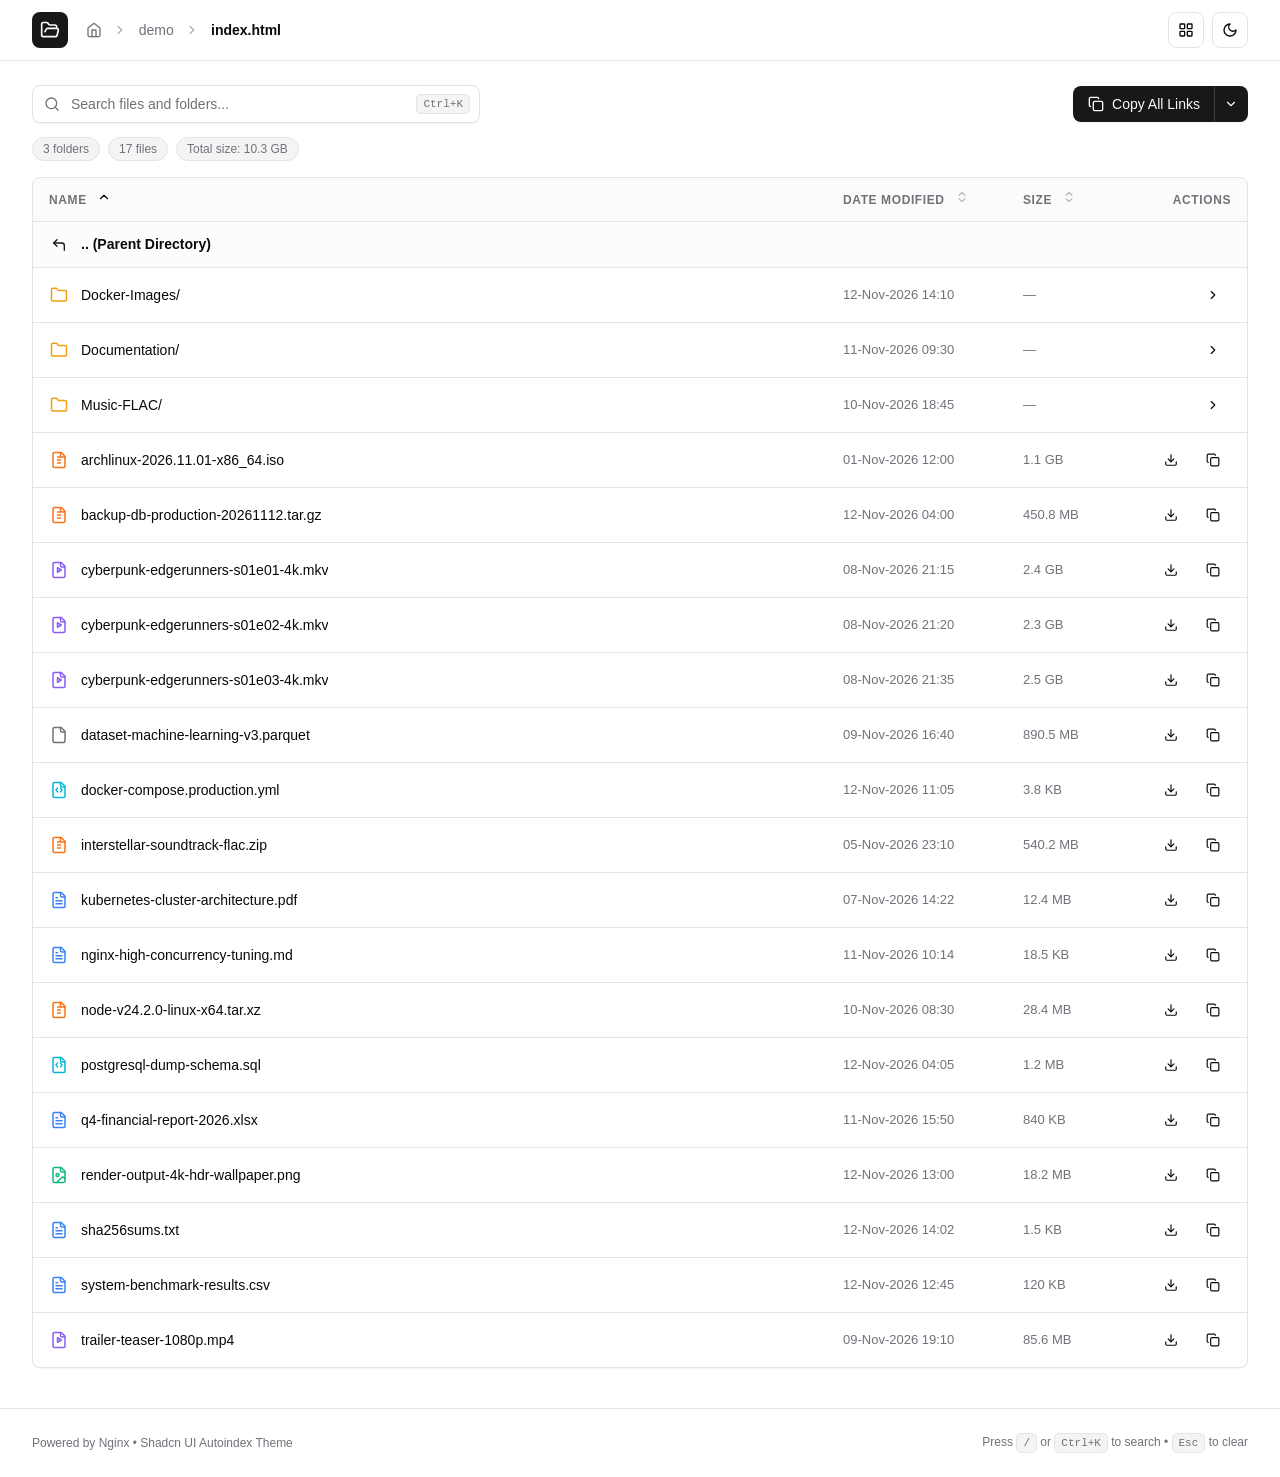
==== demo/index.html @ 8808a3af "init commit" ====
<!DOCTYPE html>
<html lang="en">
<head>
  <meta charset="utf-8">
  <meta name="viewport" content="width=device-width, initial-scale=1">
  <title>Index of /media/downloads/ · Nginx Theme Demo</title>
  <link rel="stylesheet" href="../.theme/style.css">
  <script>
    (function () {
      try {
        var stored = localStorage.getItem('theme');
        var prefersDark = window.matchMedia && window.matchMedia('(prefers-color-scheme: dark)').matches;
        if (stored === 'dark' || (!stored && prefersDark)) {
          document.documentElement.classList.add('dark');
        } else {
          document.documentElement.classList.remove('dark');
        }
      } catch (e) {}
    })();
  </script>
</head>
<body>
  <!-- Container where Shadcn UI mounts -->
  <div id="app"></div>

  <!-- Simulated Nginx Autoindex Raw Output -->
  <div id="raw-directory-content" style="display: none !important;" hidden>
    <h1>Index of /media/downloads/</h1>
    <hr>
    <pre><a href="../">../</a>
<a href="Docker-Images/">Docker-Images/</a>                                     12-Nov-2026 14:10                   -
<a href="Documentation/">Documentation/</a>                                     11-Nov-2026 09:30                   -
<a href="Music-FLAC/">Music-FLAC/</a>                                        10-Nov-2026 18:45                   -
<a href="archlinux-2026.11.01-x86_64.iso">archlinux-2026.11.01-x86_64.iso</a>                    01-Nov-2026 12:00             1150.0M
<a href="backup-db-production-20261112.tar.gz">backup-db-production-20261112.tar.gz</a>               12-Nov-2026 04:00              450.8M
<a href="cyberpunk-edgerunners-s01e01-4k.mkv">cyberpunk-edgerunners-s01e01-4k.mkv</a>                08-Nov-2026 21:15             2450.0M
<a href="cyberpunk-edgerunners-s01e02-4k.mkv">cyberpunk-edgerunners-s01e02-4k.mkv</a>                08-Nov-2026 21:20             2380.0M
<a href="cyberpunk-edgerunners-s01e03-4k.mkv">cyberpunk-edgerunners-s01e03-4k.mkv</a>                08-Nov-2026 21:35             2510.0M
<a href="dataset-machine-learning-v3.parquet">dataset-machine-learning-v3.parquet</a>                09-Nov-2026 16:40              890.5M
<a href="docker-compose.production.yml">docker-compose.production.yml</a>                      12-Nov-2026 11:05                3.8K
<a href="interstellar-soundtrack-flac.zip">interstellar-soundtrack-flac.zip</a>                   05-Nov-2026 23:10              540.2M
<a href="kubernetes-cluster-architecture.pdf">kubernetes-cluster-architecture.pdf</a>                07-Nov-2026 14:22               12.4M
<a href="nginx-high-concurrency-tuning.md">nginx-high-concurrency-tuning.md</a>                   11-Nov-2026 10:14               18.5K
<a href="node-v24.2.0-linux-x64.tar.xz">node-v24.2.0-linux-x64.tar.xz</a>                      10-Nov-2026 08:30               28.4M
<a href="postgresql-dump-schema.sql">postgresql-dump-schema.sql</a>                         12-Nov-2026 04:05                1.2M
<a href="q4-financial-report-2026.xlsx">q4-financial-report-2026.xlsx</a>                      11-Nov-2026 15:50              840.0K
<a href="render-output-4k-hdr-wallpaper.png">render-output-4k-hdr-wallpaper.png</a>                 12-Nov-2026 13:00               18.2M
<a href="sha256sums.txt">sha256sums.txt</a>                                     12-Nov-2026 14:02                1.5K
<a href="system-benchmark-results.csv">system-benchmark-results.csv</a>                       12-Nov-2026 12:45              120.0K
<a href="trailer-teaser-1080p.mp4">trailer-teaser-1080p.mp4</a>                           09-Nov-2026 19:10               85.6M
</pre>
    <hr>
  </div>

  <script src="../.theme/app.js"></script>
</body>
</html>
---- .theme/style.css ----
:root {
  --font-sans:
    -apple-system, BlinkMacSystemFont, "Segoe UI", Roboto, "Helvetica Neue",
    Arial, sans-serif;
  --font-mono:
    ui-monospace, SFMono-Regular, Menlo, Monaco, Consolas, "Liberation Mono",
    "Courier New", monospace;

  /* Light theme */
  --background: 0 0% 100%;
  --foreground: 240 10% 3.9%;
  --card: 0 0% 100%;
  --popover: 0 0% 100%;
  --popover-foreground: 240 10% 3.9%;
  --primary: 240 5.9% 10%;
  --primary-foreground: 0 0% 98%;
  --secondary: 240 4.8% 95.9%;
  --secondary-foreground: 240 5.9% 10%;
  --muted: 240 4.8% 95.9%;
  --muted-foreground: 240 3.8% 46.1%;
  --accent: 240 4.8% 95.9%;
  --accent-foreground: 240 5.9% 10%;
  --border: 240 5.9% 90%;
  --input: 240 5.9% 90%;
  --ring: 240 5.9% 10%;
  --radius: 0.5rem;

  --shadow-sm: 0 1px 2px 0 rgb(0 0 0 / 0.05);
  --shadow-md: 0 4px 6px -1px rgb(0 0 0 / 0.1), 0 2px 4px -2px rgb(0 0 0 / 0.1);
  --shadow-lg:
    0 10px 15px -3px rgb(0 0 0 / 0.1), 0 4px 6px -4px rgb(0 0 0 / 0.1);
}

.dark {
  /* Dark theme */
  --background: 240 10% 3.9%;
  --foreground: 0 0% 98%;
  --card: 240 10% 3.9%;
  --popover: 240 10% 3.9%;
  --popover-foreground: 0 0% 98%;
  --primary: 0 0% 98%;
  --primary-foreground: 240 5.9% 10%;
  --secondary: 240 3.7% 15.9%;
  --secondary-foreground: 0 0% 98%;
  --muted: 240 3.7% 15.9%;
  --muted-foreground: 240 5% 64.9%;
  --accent: 240 3.7% 15.9%;
  --accent-foreground: 0 0% 98%;
  --border: 240 3.7% 15.9%;
  --input: 240 3.7% 15.9%;
  --ring: 240 4.9% 83.9%;

  --shadow-sm: 0 1px 2px 0 rgb(0 0 0 / 0.5);
  --shadow-md: 0 4px 6px -1px rgb(0 0 0 / 0.4), 0 2px 4px -2px rgb(0 0 0 / 0.4);
  --shadow-lg:
    0 10px 15px -3px rgb(0 0 0 / 0.5), 0 4px 6px -4px rgb(0 0 0 / 0.5);
}

/* Reset & Base */
*,
*::before,
*::after {
  box-sizing: border-box;
  margin: 0;
  padding: 0;
}

/* Hide default Nginx output elements immediately to prevent FOUC */
h1,
hr,
pre,
#raw-directory-content {
  display: none !important;
}

body {
  font-family: var(--font-sans);
  background-color: hsl(var(--background));
  color: hsl(var(--foreground));
  line-height: 1.5;
  -webkit-font-smoothing: antialiased;
  -moz-osx-font-smoothing: grayscale;
  min-height: 100vh;
  display: flex;
  flex-direction: column;
}

/* Layout Container */
.container {
  width: 100%;
  max-width: 1280px;
  margin: 0 auto;
  padding: 0 1rem;
}

@media (min-width: 640px) {
  .container {
    padding: 0 1.5rem;
  }
}

@media (min-width: 1024px) {
  .container {
    padding: 0 2rem;
  }
}

/* Navbar / Header */
.site-header {
  position: sticky;
  top: 0;
  z-index: 40;
  width: 100%;
  border-bottom: 1px solid hsl(var(--border));
  background-color: hsla(var(--background) / 0.85);
  backdrop-filter: blur(8px);
  -webkit-backdrop-filter: blur(8px);
}

.header-content {
  display: flex;
  height: 3.75rem;
  align-items: center;
  justify-content: space-between;
  gap: 1rem;
}

.brand-section {
  display: flex;
  align-items: center;
  gap: 0.75rem;
  min-width: 0;
  flex: 1;
}

.brand-icon {
  display: flex;
  align-items: center;
  justify-content: center;
  width: 2.25rem;
  height: 2.25rem;
  border-radius: var(--radius);
  background-color: hsl(var(--primary));
  color: hsl(var(--primary-foreground));
  flex-shrink: 0;
}

.brand-icon svg {
  width: 1.25rem;
  height: 1.25rem;
}

/* Breadcrumbs */
.breadcrumbs {
  display: flex;
  align-items: center;
  gap: 0.375rem;
  font-size: 0.875rem;
  color: hsl(var(--muted-foreground));
  white-space: nowrap;
  overflow-x: auto;
  scrollbar-width: none;
  -webkit-overflow-scrolling: touch;
  padding: 0.25rem 0;
}

.breadcrumbs::-webkit-scrollbar {
  display: none;
}

.breadcrumb-item {
  display: inline-flex;
  align-items: center;
  gap: 0.375rem;
}

.breadcrumb-link {
  color: hsl(var(--muted-foreground));
  text-decoration: none;
  font-weight: 500;
  transition:
    color 0.15s ease,
    background-color 0.15s ease;
  padding: 0.2rem 0.35rem;
  border-radius: calc(var(--radius) - 2px);
  display: inline-flex;
  align-items: center;
}

.breadcrumb-link:hover {
  color: hsl(var(--foreground));
  background-color: hsl(var(--accent));
}

.breadcrumb-link.active {
  color: hsl(var(--foreground));
  font-weight: 600;
  pointer-events: none;
}

.breadcrumb-separator {
  color: hsl(var(--muted-foreground) / 0.6);
  display: flex;
  align-items: center;
}

.header-actions {
  display: flex;
  align-items: center;
  gap: 0.5rem;
  flex-shrink: 0;
}

/* Buttons */
.btn {
  display: inline-flex;
  align-items: center;
  justify-content: center;
  gap: 0.5rem;
  font-size: 0.875rem;
  font-weight: 500;
  height: 2.25rem;
  padding: 0 0.875rem;
  border-radius: var(--radius);
  border: 1px solid transparent;
  background-color: transparent;
  color: hsl(var(--foreground));
  cursor: pointer;
  white-space: nowrap;
  text-decoration: none;
  transition: all 0.15s ease;
  user-select: none;
  font-family: inherit;
}

.btn:focus-visible {
  outline: none;
  box-shadow:
    0 0 0 2px hsl(var(--background)),
    0 0 0 4px hsl(var(--ring));
}

.btn-primary {
  background-color: hsl(var(--primary));
  color: hsl(var(--primary-foreground));
}

.btn-primary:hover {
  background-color: hsl(var(--primary) / 0.9);
}

.btn-secondary {
  background-color: hsl(var(--secondary));
  color: hsl(var(--secondary-foreground));
  border-color: hsl(var(--border));
}

.btn-secondary:hover {
  background-color: hsl(var(--secondary) / 0.8);
}

.btn-outline {
  border-color: hsl(var(--border));
  background-color: hsl(var(--background));
}

.btn-outline:hover {
  background-color: hsl(var(--accent));
  color: hsl(var(--accent-foreground));
}

.btn-ghost {
  color: hsl(var(--foreground));
}

.btn-ghost:hover {
  background-color: hsl(var(--accent));
  color: hsl(var(--accent-foreground));
}

.btn-icon {
  width: 2.25rem;
  height: 2.25rem;
  padding: 0;
  border-radius: var(--radius);
}

.btn-sm {
  height: 1.875rem;
  padding: 0 0.625rem;
  font-size: 0.75rem;
}

/* Split Button Dropdown */
.split-button {
  display: inline-flex;
  align-items: stretch;
  position: relative;
  border-radius: var(--radius);
  box-shadow: var(--shadow-sm);
  vertical-align: middle;
}

.split-button > .btn:first-child {
  border-top-right-radius: 0 !important;
  border-bottom-right-radius: 0 !important;
  border-right: 1px solid hsla(var(--primary-foreground) / 0.18) !important;
}

.split-button > .split-button-toggle,
.split-button > .btn:nth-child(2),
.split-button > .btn:last-of-type {
  border-top-left-radius: 0 !important;
  border-bottom-left-radius: 0 !important;
  border-left: none !important;
  padding: 0 0.5625rem !important;
}

.split-button > .split-button-toggle:hover,
.split-button > .split-button-toggle.active {
  background-color: hsl(var(--primary) / 0.85);
}

/* Dropdown Menu */
.dropdown-menu {
  position: absolute;
  top: calc(100% + 4px);
  right: 0;
  min-width: 15rem;
  background-color: hsl(var(--popover));
  color: hsl(var(--popover-foreground));
  border: 1px solid hsl(var(--border));
  border-radius: var(--radius);
  padding: 0.25rem;
  box-shadow: var(--shadow-md);
  z-index: 50;
  display: none;
  animation: fadeIn 0.15s ease-out;
}

.dropdown-menu.show {
  display: block;
}

.dropdown-header {
  padding: 0.5rem 0.75rem 0.25rem;
  font-size: 0.75rem;
  font-weight: 600;
  color: hsl(var(--muted-foreground));
  text-transform: uppercase;
  letter-spacing: 0.05em;
}

.dropdown-item {
  display: flex;
  align-items: center;
  justify-content: space-between;
  width: 100%;
  padding: 0.5rem 0.75rem;
  font-size: 0.8125rem;
  border-radius: calc(var(--radius) - 2px);
  color: hsl(var(--popover-foreground));
  background: transparent;
  border: none;
  cursor: pointer;
  text-align: left;
  transition: background-color 0.15s ease;
  font-family: inherit;
}

.dropdown-item:hover {
  background-color: hsl(var(--accent));
  color: hsl(var(--accent-foreground));
}

.dropdown-item-content {
  display: flex;
  align-items: center;
  gap: 0.5rem;
}

.dropdown-divider {
  height: 1px;
  background-color: hsl(var(--border));
  margin: 0.25rem 0;
}

/* Toolbar Section */
.toolbar-section {
  padding: 1.5rem 0 1rem;
}

.toolbar-grid {
  display: flex;
  flex-direction: column;
  gap: 1rem;
}

@media (min-width: 640px) {
  .toolbar-grid {
    flex-direction: row;
    align-items: center;
    justify-content: space-between;
  }
}

.download-action-wrapper {
  display: flex;
  align-items: center;
  gap: 0.5rem;
  flex-wrap: wrap;
}

/* Search Bar */
.search-wrapper {
  position: relative;
  flex: 1;
  max-width: 28rem;
}

.search-icon {
  position: absolute;
  left: 0.75rem;
  top: 50%;
  transform: translateY(-50%);
  color: hsl(var(--muted-foreground));
  pointer-events: none;
  display: flex;
  align-items: center;
}

.search-input {
  width: 100%;
  height: 2.375rem;
  padding: 0 4.5rem 0 2.375rem;
  border-radius: var(--radius);
  border: 1px solid hsl(var(--input));
  background-color: hsl(var(--background));
  color: hsl(var(--foreground));
  font-size: 0.875rem;
  font-family: inherit;
  transition: all 0.15s ease;
  box-shadow: var(--shadow-sm);
}

.search-input:focus {
  outline: none;
  border-color: hsl(var(--ring));
  box-shadow:
    0 0 0 2px hsl(var(--background)),
    0 0 0 4px hsl(var(--ring));
}

.search-input::placeholder {
  color: hsl(var(--muted-foreground));
}

.search-adornments {
  position: absolute;
  right: 0.625rem;
  top: 50%;
  transform: translateY(-50%);
  display: flex;
  align-items: center;
  gap: 0.375rem;
}

.search-clear-btn {
  display: none;
  background: transparent;
  border: none;
  color: hsl(var(--muted-foreground));
  cursor: pointer;
  padding: 0.125rem;
  border-radius: 9999px;
  line-height: 1;
}

.search-clear-btn:hover {
  color: hsl(var(--foreground));
}

.search-clear-btn.visible {
  display: flex;
}

/* Kbd badge */
kbd {
  pointer-events: none;
  display: inline-flex;
  height: 1.25rem;
  user-select: none;
  align-items: center;
  gap: 0.125rem;
  border-radius: calc(var(--radius) - 3px);
  border: 1px solid hsl(var(--border));
  background-color: hsl(var(--muted));
  padding: 0 0.375rem;
  font-family: var(--font-mono);
  font-size: 0.6875rem;
  font-weight: 500;
  color: hsl(var(--muted-foreground));
}

/* Metadata / Badges */
.stats-bar {
  display: flex;
  align-items: center;
  gap: 0.5rem;
  flex-wrap: wrap;
}

.badge {
  display: inline-flex;
  align-items: center;
  gap: 0.375rem;
  border-radius: 9999px;
  border: 1px solid hsl(var(--border));
  padding: 0.125rem 0.625rem;
  font-size: 0.75rem;
  font-weight: 500;
  color: hsl(var(--muted-foreground));
  background-color: hsl(var(--secondary));
  white-space: nowrap;
}

.badge-primary {
  background-color: hsl(var(--primary) / 0.1);
  color: hsl(var(--primary));
  border-color: hsl(var(--primary) / 0.2);
}

/* Card / Table Container */
.content-card {
  border-radius: var(--radius);
  border: 1px solid hsl(var(--border));
  background-color: hsl(var(--card));
  box-shadow: var(--shadow-sm);
  overflow: hidden;
  margin-bottom: 2.5rem;
  min-height: 180px;
}

/* Table View */
.table-responsive {
  width: 100%;
  overflow-x: auto;
}

.file-table {
  width: 100%;
  border-collapse: collapse;
  text-align: left;
  font-size: 0.875rem;
}

.file-table th {
  padding: 0.75rem 1rem;
  font-weight: 600;
  font-size: 0.75rem;
  text-transform: uppercase;
  letter-spacing: 0.05em;
  color: hsl(var(--muted-foreground));
  border-bottom: 1px solid hsl(var(--border));
  background-color: hsla(var(--muted) / 0.4);
  white-space: nowrap;
  user-select: none;
}

.file-table th.sortable {
  cursor: pointer;
  transition: color 0.15s ease;
}

.file-table th.sortable:hover {
  color: hsl(var(--foreground));
}

.sort-indicator {
  display: inline-flex;
  align-items: center;
  margin-left: 0.375rem;
  opacity: 0.5;
}

.sortable.active .sort-indicator {
  opacity: 1;
  color: hsl(var(--foreground));
}

.file-table td {
  padding: 0.75rem 1rem;
  border-bottom: 1px solid hsl(var(--border));
  vertical-align: middle;
}

.file-table tbody tr {
  transition: background-color 0.15s ease;
}

.file-table tbody tr:hover {
  background-color: hsla(var(--muted) / 0.5);
}

.file-table tbody tr:last-child td {
  border-bottom: none;
}

/* Row elements */
.file-row-main {
  display: flex;
  align-items: center;
  gap: 0.75rem;
  min-width: 0;
}

.file-name-meta {
  display: flex;
  flex-direction: column;
  min-width: 0;
}

.file-mobile-meta {
  display: none;
  font-size: 0.75rem;
  color: hsl(var(--muted-foreground));
  margin-top: 0.125rem;
}

.file-icon {
  width: 1.25rem;
  height: 1.25rem;
  flex-shrink: 0;
  display: flex;
  align-items: center;
  justify-content: center;
}

/* Semantic File Icon Colors */
.icon-folder {
  color: #f59e0b;
}
.icon-video {
  color: #8b5cf6;
}
.icon-audio {
  color: #ec4899;
}
.icon-image {
  color: #10b981;
}
.icon-archive {
  color: #f97316;
}
.icon-code {
  color: #06b6d4;
}
.icon-document {
  color: #3b82f6;
}
.icon-file {
  color: hsl(var(--muted-foreground));
}

.file-link {
  color: hsl(var(--foreground));
  text-decoration: none;
  font-weight: 500;
  overflow: hidden;
  text-overflow: ellipsis;
  white-space: nowrap;
  transition: color 0.15s ease;
}

.file-link:hover {
  text-decoration: underline;
  text-underline-offset: 3px;
}

.file-date,
.file-size {
  color: hsl(var(--muted-foreground));
  font-size: 0.8125rem;
  white-space: nowrap;
}

.file-actions {
  display: flex;
  align-items: center;
  justify-content: flex-end;
  gap: 0.375rem;
}

/* Grid View */
.file-grid {
  display: grid;
  grid-template-columns: repeat(auto-fill, minmax(180px, 1fr));
  gap: 1rem;
  padding: 1.25rem;
}

@media (min-width: 640px) {
  .file-grid {
    grid-template-columns: repeat(auto-fill, minmax(210px, 1fr));
  }
}

.grid-card {
  display: flex;
  flex-direction: column;
  justify-content: space-between;
  border-radius: var(--radius);
  border: 1px solid hsl(var(--border));
  background-color: hsl(var(--card));
  padding: 1rem;
  text-decoration: none;
  transition: all 0.15s ease;
  position: relative;
}

.grid-card:hover {
  border-color: hsl(var(--ring));
  box-shadow: var(--shadow-md);
  transform: translateY(-2px);
}

.grid-card-top {
  display: flex;
  align-items: flex-start;
  justify-content: space-between;
  margin-bottom: 0.75rem;
}

.grid-card-icon {
  width: 2.25rem;
  height: 2.25rem;
  display: flex;
  align-items: center;
  justify-content: center;
  border-radius: var(--radius);
  background-color: hsl(var(--secondary));
}

.grid-card-icon svg {
  width: 1.25rem;
  height: 1.25rem;
}

.grid-card-name {
  font-size: 0.875rem;
  font-weight: 500;
  color: hsl(var(--foreground));
  overflow-wrap: anywhere;
  word-break: break-word;
  display: -webkit-box;
  -webkit-line-clamp: 2;
  -webkit-box-orient: vertical;
  overflow: hidden;
  margin-bottom: 0.75rem;
  line-height: 1.35;
  text-decoration: none;
}

.grid-card-name:hover {
  text-decoration: underline;
  text-underline-offset: 3px;
}

.grid-card-footer {
  display: flex;
  align-items: center;
  justify-content: space-between;
  font-size: 0.75rem;
  color: hsl(var(--muted-foreground));
  border-top: 1px solid hsl(var(--border));
  padding-top: 0.5rem;
  margin-top: auto;
}

/* Empty State */
.empty-state {
  display: flex;
  flex-direction: column;
  align-items: center;
  justify-content: center;
  padding: 4rem 1.5rem;
  text-align: center;
}

.empty-icon {
  width: 3.5rem;
  height: 3.5rem;
  border-radius: 9999px;
  background-color: hsl(var(--muted));
  color: hsl(var(--muted-foreground));
  display: flex;
  align-items: center;
  justify-content: center;
  margin-bottom: 1rem;
}

.empty-title {
  font-size: 1.125rem;
  font-weight: 600;
  margin-bottom: 0.25rem;
}

.empty-desc {
  font-size: 0.875rem;
  color: hsl(var(--muted-foreground));
  max-width: 24rem;
  margin-bottom: 1.25rem;
}

/* Parent Directory Link Row */
.parent-dir-row {
  background-color: hsla(var(--muted) / 0.25);
}

.parent-dir-row:hover {
  background-color: hsla(var(--muted) / 0.6) !important;
}

/* Highlight matching search terms */
mark.search-highlight {
  background-color: hsla(45, 100%, 50%, 0.3);
  color: inherit;
  padding: 0 2px;
  border-radius: 2px;
  font-weight: 600;
}

.dark mark.search-highlight {
  background-color: hsla(45, 100%, 50%, 0.35);
  color: #fbbf24;
}

/* Toast Notifications */
.toast-container {
  position: fixed;
  bottom: 1.5rem;
  right: 1.5rem;
  z-index: 100;
  display: flex;
  flex-direction: column;
  gap: 0.75rem;
  pointer-events: none;
}

.toast {
  pointer-events: auto;
  display: flex;
  align-items: center;
  gap: 0.75rem;
  min-width: 18rem;
  max-width: 26rem;
  padding: 0.875rem 1rem;
  background-color: hsl(var(--popover));
  color: hsl(var(--popover-foreground));
  border: 1px solid hsl(var(--border));
  border-radius: var(--radius);
  box-shadow: var(--shadow-lg);
  animation: slideInUp 0.25s cubic-bezier(0.16, 1, 0.3, 1);
  transition: all 0.2s ease;
}

.toast.hiding {
  opacity: 0;
  transform: translateY(0.5rem);
}

.toast-icon {
  width: 1.25rem;
  height: 1.25rem;
  color: #10b981;
  flex-shrink: 0;
}

.toast-content {
  flex: 1;
  min-width: 0;
}

.toast-title {
  font-size: 0.875rem;
  font-weight: 600;
}

.toast-description {
  font-size: 0.75rem;
  color: hsl(var(--muted-foreground));
}

/* Footer info */
.site-footer {
  margin-top: auto;
  border-top: 1px solid hsl(var(--border));
  padding: 1.5rem 0;
  color: hsl(var(--muted-foreground));
  font-size: 0.75rem;
}

.footer-content {
  display: flex;
  flex-direction: column;
  gap: 0.5rem;
  align-items: center;
  justify-content: space-between;
}

@media (min-width: 640px) {
  .footer-content {
    flex-direction: row;
  }
}

.footer-content a {
  color: hsl(var(--foreground));
  text-decoration: underline;
  text-underline-offset: 3px;
}

/* Keyframes */
@keyframes fadeIn {
  from {
    opacity: 0;
    transform: scale(0.97);
  }
  to {
    opacity: 1;
    transform: scale(1);
  }
}

@keyframes slideInUp {
  from {
    opacity: 0;
    transform: translateY(1rem);
  }
  to {
    opacity: 1;
    transform: translateY(0);
  }
}

/* Mobile Responsive Adjustments */
@media (max-width: 640px) {
  .header-content {
    height: 3.5rem;
    padding: 0;
    flex-wrap: nowrap;
    gap: 0.5rem;
  }

  .brand-section {
    flex: 1;
    min-width: 0;
  }

  .header-actions {
    flex-shrink: 0;
  }

  .toolbar-grid {
    gap: 0.75rem;
  }

  .search-wrapper {
    max-width: 100%;
  }

  .download-action-wrapper {
    width: 100%;
  }

  .split-button {
    width: 100%;
  }

  .split-button .btn:first-child {
    flex: 1;
  }

  .desktop-only {
    display: none !important;
  }

  .file-mobile-meta {
    display: block;
  }

  .file-table th,
  .file-table td {
    padding: 0.625rem 0.75rem;
  }

  .toast-container {
    left: 1rem;
    right: 1rem;
    bottom: 1rem;
  }

  .toast {
    min-width: 0;
    width: 100%;
  }
}
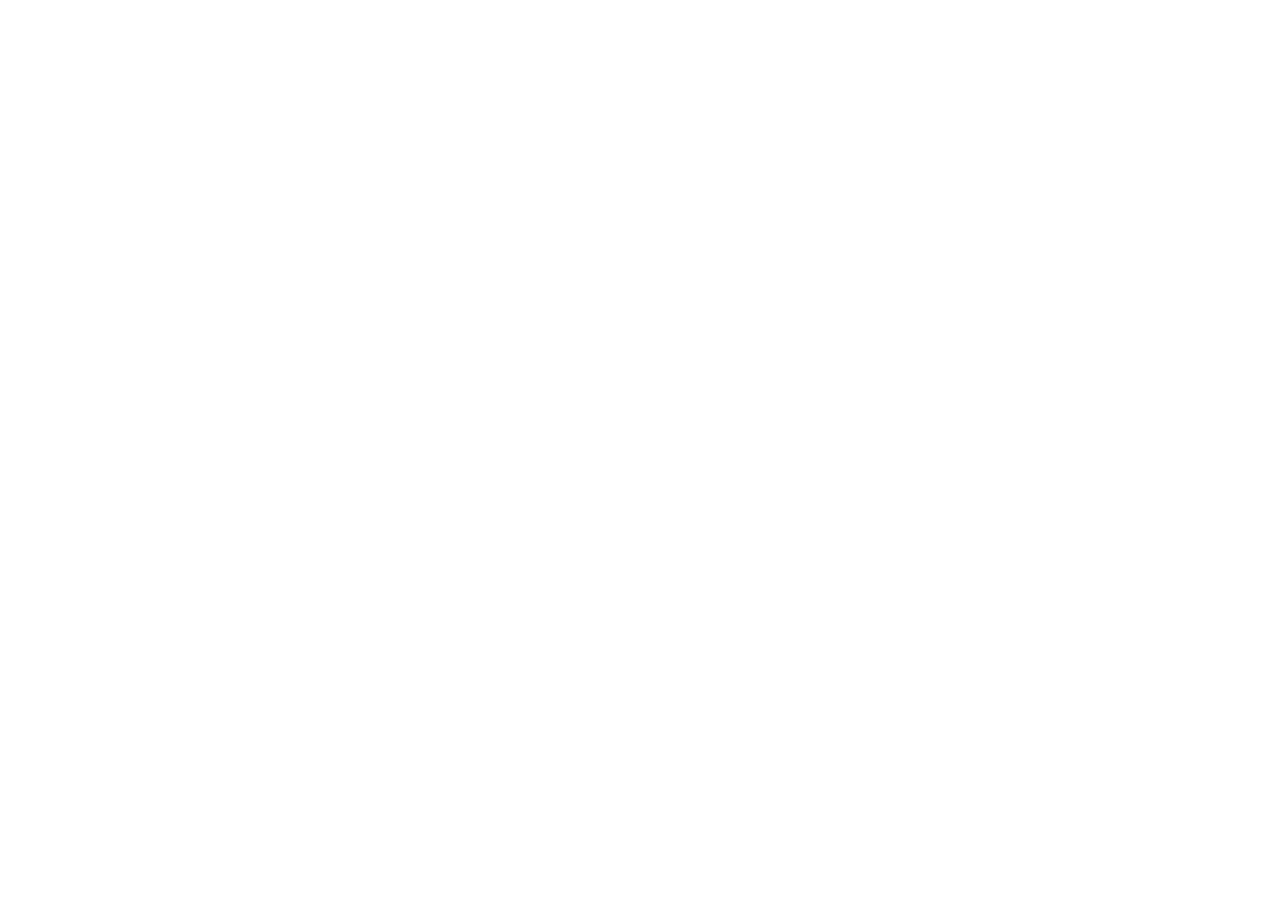
==== commit 81d6ea0d: "update css and js links to use CDN in demo page" ====
--- a/demo/index.html
+++ b/demo/index.html
@@ -4,7 +4,7 @@
   <meta charset="utf-8">
   <meta name="viewport" content="width=device-width, initial-scale=1">
   <title>Index of /media/downloads/ · Nginx Theme Demo</title>
-  <link rel="stylesheet" href="../.theme/style.css">
+  <link rel="stylesheet" href="https://cdn.jsdelivr.net/gh/nimazerobit/nginx-autoindex-theme@main/.theme/style.css">
   <script>
     (function () {
       try {
@@ -52,6 +52,6 @@
     <hr>
   </div>
 
-  <script src="../.theme/app.js"></script>
+  <script src="https://cdn.jsdelivr.net/gh/nimazerobit/nginx-autoindex-theme@main/.theme/app.js"></script>
 </body>
 </html>
